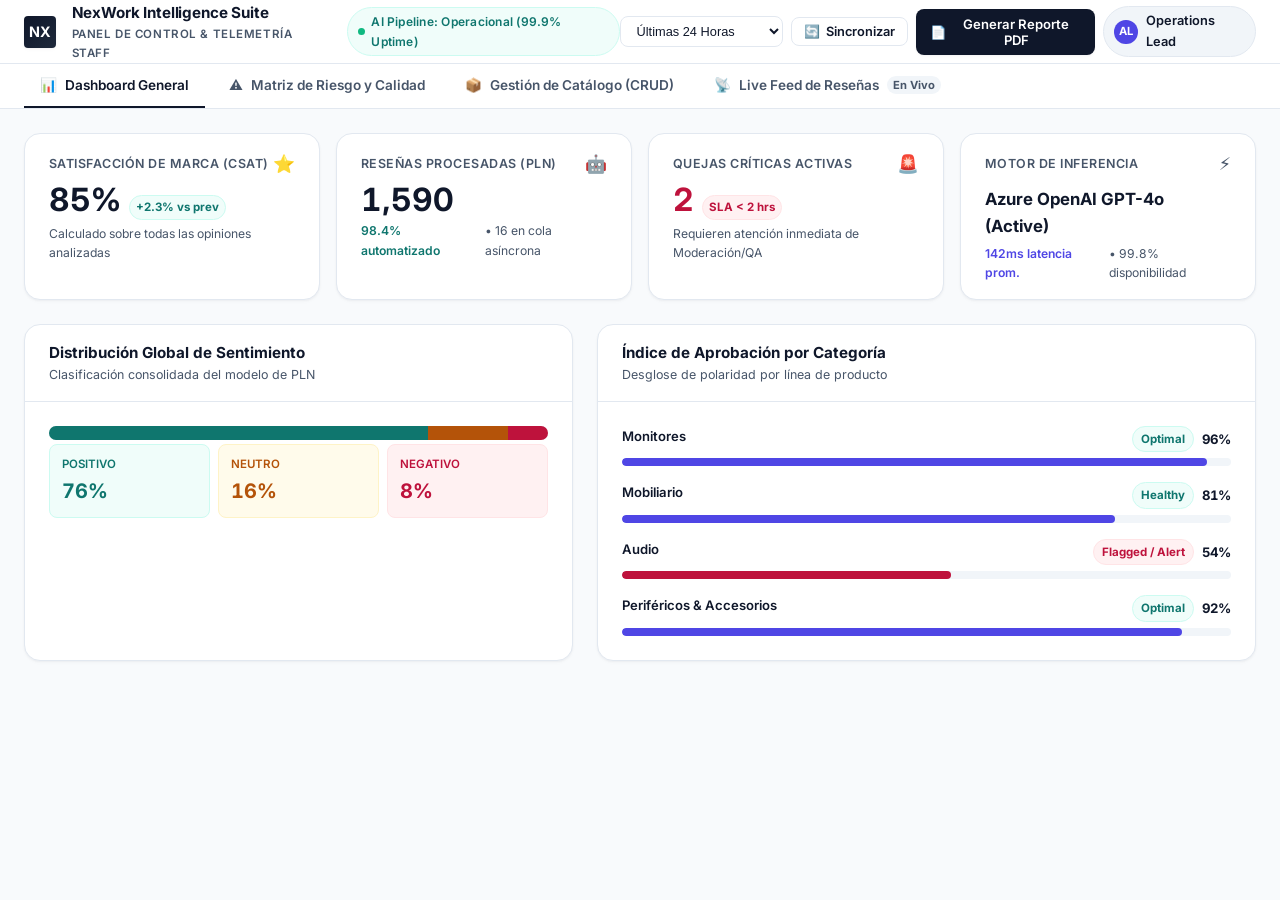
==== staff-frontend/index.html @ 67ecf30d "feat(staff-frontend): implementacion completa del Dashboard Administrativo (RF-03, RF-04, RF-05)" ====
<!DOCTYPE html>
<html lang="es">
<head>
    <meta charset="UTF-8">
    <meta name="viewport" content="width=device-width, initial-scale=1.0">
    <title>NexWork Intelligence Suite // Staff Operations Dashboard</title>
    
    <!-- Google Fonts: Plus Jakarta Sans & Inter -->
    <link rel="preconnect" href="https://fonts.googleapis.com">
    <link rel="preconnect" href="https://fonts.gstatic.com" crossorigin>
    <link href="https://fonts.googleapis.com/css2?family=Inter:wght@400;500;600;700&family=Plus+Jakarta+Sans:wght@500;600;700;800&display=swap" rel="stylesheet">
    
    <!-- Design System Compartido & Estilos de Staff Dashboard -->
    <link rel="stylesheet" href="../user-frontend/css/design-system.css">
    <link rel="stylesheet" href="css/staff-dashboard.css">
    <link rel="stylesheet" href="css/print-report.css">
</head>
<body class="dashboard-app">

    <!-- Header Corporativo y Telemetría -->
    <header class="app-header">
        <div class="brand-section">
            <div class="brand-logo-icon">NX</div>
            <div class="brand-title-wrap">
                <span class="brand-title">NexWork Intelligence Suite</span>
                <span class="brand-subtitle">Panel de Control & Telemetría Staff</span>
            </div>
            <div class="system-status-pill">
                <span class="pulse-dot"></span>
                <span>AI Pipeline: Operacional (99.9% Uptime)</span>
            </div>
        </div>

        <div class="header-actions">
            <select id="timeRangeSelect" class="date-select-control" aria-label="Rango de Tiempo">
                <option value="24h">Últimas 24 Horas</option>
                <option value="7d">Últimos 7 Días</option>
                <option value="30d">Últimos 30 Días</option>
                <option value="q3">Q3 2026 Acumulado</option>
            </select>

            <button id="btnSyncTelemetry" class="btn-icon-action" title="Sincronizar telemetría">
                <span>🔄</span> Sincronizar
            </button>

            <button id="btnGenerateReport" class="btn-primary-action">
                <span>📄</span> Generar Reporte PDF
            </button>

            <div class="user-profile-badge">
                <div class="user-avatar-mini">AL</div>
                <span>Operations Lead</span>
            </div>
        </div>
    </header>

    <!-- Barra de Pestañas de Navegación -->
    <nav class="tab-navigation-bar" aria-label="Navegación del Dashboard">
        <button class="nav-tab-btn active" data-tab="dashboard">
            <span>📊</span> Dashboard General
        </button>
        <button class="nav-tab-btn" data-tab="matrix">
            <span>⚠️</span> Matriz de Riesgo y Calidad
        </button>
        <button class="nav-tab-btn" data-tab="catalog">
            <span>📦</span> Gestión de Catálogo (CRUD)
        </button>
        <button class="nav-tab-btn" data-tab="feed">
            <span>📡</span> Live Feed de Reseñas
            <span class="tab-badge">En Vivo</span>
        </button>
    </nav>

    <!-- Contenido Principal -->
    <main class="dashboard-main-content">

        <!-- ================= VISTA 1: DASHBOARD GENERAL (RF-03) ================= -->
        <section id="view-dashboard" class="tab-view-section active">
            
            <!-- Resumen de KPIs Clave -->
            <div class="kpi-cards-grid">
                <!-- KPI 1: Satisfacción Global -->
                <div class="kpi-card">
                    <div class="kpi-header">
                        <span class="kpi-label">Satisfacción de Marca (CSAT)</span>
                        <span class="kpi-icon">⭐</span>
                    </div>
                    <div class="kpi-value-row">
                        <span id="kpiSatisfactionVal" class="kpi-main-number tabular-nums">88%</span>
                        <span id="kpiSatisfactionDelta" class="kpi-delta-tag positive">+2.3% vs prev</span>
                    </div>
                    <div class="kpi-footer-meta">
                        <span>Calculado sobre todas las opiniones analizadas</span>
                    </div>
                </div>

                <!-- KPI 2: Reseñas Procesadas por IA -->
                <div class="kpi-card">
                    <div class="kpi-header">
                        <span class="kpi-label">Reseñas Procesadas (PLN)</span>
                        <span class="kpi-icon">🤖</span>
                    </div>
                    <div class="kpi-value-row">
                        <span id="kpiTotalReviewsVal" class="kpi-main-number tabular-nums">1,248</span>
                    </div>
                    <div class="kpi-footer-meta">
                        <span style="color: var(--color-sentiment-pos); font-weight: 600;">98.4% automatizado</span>
                        <span>• 16 en cola asíncrona</span>
                    </div>
                </div>

                <!-- KPI 3: Quejas Críticas / Alertas de Soporte -->
                <div class="kpi-card">
                    <div class="kpi-header">
                        <span class="kpi-label">Quejas Críticas Activas</span>
                        <span class="kpi-icon">🚨</span>
                    </div>
                    <div class="kpi-value-row">
                        <span id="kpiCriticalCountVal" class="kpi-main-number tabular-nums" style="color: var(--color-sentiment-neg);">2</span>
                        <span class="kpi-delta-tag negative">SLA &lt; 2 hrs</span>
                    </div>
                    <div class="kpi-footer-meta">
                        <span>Requieren atención inmediata de Moderación/QA</span>
                    </div>
                </div>

                <!-- KPI 4: Estado del Motor de IA -->
                <div class="kpi-card">
                    <div class="kpi-header">
                        <span class="kpi-label">Motor de Inferencia</span>
                        <span class="kpi-icon">⚡</span>
                    </div>
                    <div class="kpi-value-row" style="margin-top: 4px;">
                        <span id="kpiEngineStatusVal" style="font-size: 1.05rem; font-weight: 700; color: var(--color-primary);">Azure OpenAI GPT-4o</span>
                    </div>
                    <div class="kpi-footer-meta">
                        <span id="kpiEngineLatencyVal" style="color: var(--color-accent-indigo); font-weight: 600;">142ms latencia prom.</span>
                        <span>• 99.8% disponibilidad</span>
                    </div>
                </div>
            </div>

            <!-- Gráficos de Polaridad y Comparativa por Departamentos -->
            <div class="analytics-two-columns">
                <!-- Gráfico 1: Distribución Global de Sentimientos -->
                <div class="dashboard-panel-card">
                    <div class="panel-header">
                        <div>
                            <h2 class="panel-title">Distribución Global de Sentimiento</h2>
                            <p class="panel-subtitle">Clasificación consolidada del modelo de PLN</p>
                        </div>
                    </div>
                    <div class="panel-body">
                        <div id="sentimentDistChart"></div>
                    </div>
                </div>

                <!-- Gráfico 2: Desempeño por Departamento -->
                <div class="dashboard-panel-card">
                    <div class="panel-header">
                        <div>
                            <h2 class="panel-title">Índice de Aprobación por Categoría</h2>
                            <p class="panel-subtitle">Desglose de polaridad por línea de producto</p>
                        </div>
                    </div>
                    <div class="panel-body">
                        <div id="departmentBarsContainer" class="dept-list"></div>
                    </div>
                </div>
            </div>

        </section>


        <!-- ================= VISTA 2: MATRIZ DE RIESGO Y CALIDAD (RF-03) ================= -->
        <section id="view-matrix" class="tab-view-section">
            <div class="dashboard-panel-card">
                <div class="panel-header">
                    <div>
                        <h2 class="panel-title">⚠️ Matriz de Riesgo y Detección de Quejas Críticas</h2>
                        <p class="panel-subtitle">Identificación temprana de fallas de producto analizadas por Inteligencia Artificial</p>
                    </div>
                    <div>
                        <select id="categoryFilterSelect" class="date-select-control" aria-label="Filtrar por Categoría">
                            <option value="all">Todas las Categorías</option>
                            <option value="Monitores">Monitores</option>
                            <option value="Mobiliario">Mobiliario</option>
                            <option value="Audio">Audio (Alertas Activas)</option>
                            <option value="Periféricos">Periféricos</option>
                            <option value="Accesorios">Accesorios</option>
                        </select>
                    </div>
                </div>
                <div class="table-responsive-wrap">
                    <table class="data-table-custom">
                        <thead>
                            <tr>
                                <th>SKU</th>
                                <th>Producto</th>
                                <th>Categoría</th>
                                <th>Score & Polaridad</th>
                                <th>Nivel de Riesgo</th>
                                <th>Causa Raíz Detectada por PLN</th>
                                <th>Acción Inmediata</th>
                            </tr>
                        </thead>
                        <tbody id="sentimentMatrixTableBody">
                            <!-- Inyectado dinámicamente -->
                        </tbody>
                    </table>
                </div>
            </div>
        </section>


        <!-- ================= VISTA 3: GESTIÓN DE CATÁLOGO CRUD (RF-05) ================= -->
        <section id="view-catalog" class="tab-view-section">
            <div class="dashboard-panel-card">
                <div class="panel-header">
                    <div>
                        <h2 class="panel-title">📦 Catálogo de Productos e Inventario</h2>
                        <p class="panel-subtitle">Gestión operativa de productos, descripciones y disponibilidad en plataforma</p>
                    </div>
                    <div>
                        <button id="btnOpenAddProduct" class="btn-primary-action">
                            <span>➕</span> Agregar Nuevo Producto
                        </button>
                    </div>
                </div>
                <div class="table-responsive-wrap">
                    <table class="data-table-custom">
                        <thead>
                            <tr>
                                <th>SKU</th>
                                <th>Información del Producto</th>
                                <th>Categoría</th>
                                <th>Precio Base</th>
                                <th>Estado Operativo</th>
                                <th>Acciones</th>
                            </tr>
                        </thead>
                        <tbody id="productsCrudTableBody">
                            <!-- Inyectado dinámicamente -->
                        </tbody>
                    </table>
                </div>
            </div>
        </section>


        <!-- ================= VISTA 4: LIVE FEED DE RESEÑAS (RF-03) ================= -->
        <section id="view-feed" class="tab-view-section">
            <div class="dashboard-panel-card">
                <div class="panel-header">
                    <div>
                        <h2 class="panel-title">📡 Live Feed de Ingesta & Clasificación de Reseñas</h2>
                        <p class="panel-subtitle">Flujo en tiempo real con sanitización de PII y etiquetas de polaridad asignadas</p>
                    </div>
                    <div style="display: flex; gap: 8px;">
                        <input type="text" id="feedSearchInput" class="date-select-control" placeholder="🔍 Buscar palabras clave o SKU..." style="width: 240px;">
                        <select id="feedSentimentFilter" class="date-select-control" aria-label="Filtrar Sentimiento">
                            <option value="all">Todos los Sentimientos</option>
                            <option value="negative">🚨 Solo Críticos (Negativos)</option>
                            <option value="neutral">⚠️ Solo Neutros</option>
                            <option value="positive">✓ Solo Positivos</option>
                        </select>
                    </div>
                </div>
                <div class="panel-body">
                    <div id="liveFeedContainer" class="live-feed-list">
                        <!-- Inyectado dinámicamente -->
                    </div>
                </div>
            </div>
        </section>

    </main>

    <!-- ================= MODAL: AGREGAR PRODUCTO (RF-05) ================= -->
    <div id="modalAddProduct" class="modal-backdrop">
        <div class="modal-card-box">
            <div class="modal-header-bar">
                <h3>Agregar Nuevo Producto al Catálogo</h3>
                <button class="btn-close-modal" onclick="StaffApp.closeModal('modalAddProduct')">&times;</button>
            </div>
            <form id="formAddProduct">
                <div class="modal-content-body">
                    <div class="form-group-field">
                        <label for="addSku">Código SKU</label>
                        <input type="text" id="addSku" name="sku" placeholder="Ej. MON-5500" required>
                    </div>
                    <div class="form-group-field">
                        <label for="addName">Nombre del Producto</label>
                        <input type="text" id="addName" name="name" placeholder="Ej. Aura Studio Master III 34\"" required>
                    </div>
                    <div class="form-group-field">
                        <label for="addCategory">Categoría</label>
                        <select id="addCategory" name="category" required>
                            <option value="Monitores">Monitores</option>
                            <option value="Mobiliario">Mobiliario</option>
                            <option value="Audio">Audio</option>
                            <option value="Periféricos">Periféricos</option>
                            <option value="Accesorios">Accesorios</option>
                        </select>
                    </div>
                    <div class="form-group-field">
                        <label for="addPrice">Precio (USD)</label>
                        <input type="text" id="addPrice" name="price" placeholder="Ej. $1,299.00" required>
                    </div>
                    <div class="form-group-field">
                        <label for="addImageUrl">URL de Imagen</label>
                        <input type="url" id="addImageUrl" name="imageUrl" placeholder="https://images.unsplash.com/..." value="https://images.unsplash.com/photo-1527443224154-c4a3942d3acf?w=700&auto=format&fit=crop&q=80">
                    </div>
                    <div class="form-group-field">
                        <label for="addDesc">Descripción Técnica del Producto</label>
                        <textarea id="addDesc" name="desc" rows="3" placeholder="Detalles de especificaciones y materiales..." required></textarea>
                    </div>
                </div>
                <div class="modal-footer-bar">
                    <button type="button" class="btn-icon-action" onclick="StaffApp.closeModal('modalAddProduct')">Cancelar</button>
                    <button type="submit" class="btn-primary-action">Guardar en Catálogo</button>
                </div>
            </form>
        </div>
    </div>

    <!-- ================= MODAL: EDITAR PRODUCTO (RF-05) ================= -->
    <div id="modalEditProduct" class="modal-backdrop">
        <div class="modal-card-box">
            <div class="modal-header-bar">
                <h3>Editar Información de Producto</h3>
                <button class="btn-close-modal" onclick="StaffApp.closeModal('modalEditProduct')">&times;</button>
            </div>
            <form id="formEditProduct">
                <input type="hidden" id="editId" name="editId">
                <div class="modal-content-body">
                    <div class="form-group-field">
                        <label for="editName">Nombre del Producto</label>
                        <input type="text" id="editName" name="editName" required>
                    </div>
                    <div class="form-group-field">
                        <label for="editCategory">Categoría</label>
                        <select id="editCategory" name="editCategory" required>
                            <option value="Monitores">Monitores</option>
                            <option value="Mobiliario">Mobiliario</option>
                            <option value="Audio">Audio</option>
                            <option value="Periféricos">Periféricos</option>
                            <option value="Accesorios">Accesorios</option>
                        </select>
                    </div>
                    <div class="form-group-field">
                        <label for="editPrice">Precio (USD)</label>
                        <input type="text" id="editPrice" name="editPrice" required>
                    </div>
                    <div class="form-group-field">
                        <label for="editImageUrl">URL de Imagen</label>
                        <input type="url" id="editImageUrl" name="editImageUrl" required>
                    </div>
                    <div class="form-group-field">
                        <label for="editDesc">Descripción Técnica</label>
                        <textarea id="editDesc" name="editDesc" rows="3" required></textarea>
                    </div>
                </div>
                <div class="modal-footer-bar">
                    <button type="button" class="btn-icon-action" onclick="StaffApp.closeModal('modalEditProduct')">Cancelar</button>
                    <button type="submit" class="btn-primary-action">Actualizar Cambios</button>
                </div>
            </form>
        </div>
    </div>

    <!-- ================= MODAL: PREVISUALIZACIÓN Y DESCARGA DE REPORTE PDF (RF-04) ================= -->
    <div id="modalReportPreview" class="modal-backdrop">
        <div class="modal-card-box" style="max-width: 800px;">
            <div class="modal-header-bar">
                <h3>Previsualización de Reporte Estadístico Consolidado</h3>
                <button class="btn-close-modal" onclick="StaffApp.closeModal('modalReportPreview')">&times;</button>
            </div>
            <div class="modal-content-body" id="reportPreviewContent">
                <!-- Inyectado dinámicamente por ReportGenerator -->
            </div>
            <div class="modal-footer-bar">
                <button type="button" class="btn-icon-action" onclick="StaffApp.closeModal('modalReportPreview')">Cerrar</button>
                <button id="btnDownloadReportPdf" type="button" class="btn-primary-action">
                    <span>📥</span> Imprimir / Guardar en PDF
                </button>
            </div>
        </div>
    </div>

    <!-- Contenedor de Alertas Toast -->
    <div id="toastContainer" class="toast-alert-container"></div>

    <!-- Scripts de la Aplicación -->
    <script src="js/api.js"></script>
    <script src="js/charts.js"></script>
    <script src="js/reports.js"></script>
    <script src="js/app.js"></script>
</body>
</html>
---- user-frontend/css/design-system.css ----
:root {
    /* Color Palette - Clean SaaS Corporativo */
    --color-primary: #0F172A; /* Slate 900 */
    --color-primary-hover: #1E293B; /* Slate 800 */
    --color-primary-light: #F1F5F9; /* Slate 100 */
    
    /* Semantic Colors */
    --color-success: #0F766E; /* Emerald Text */
    --color-success-bg: #F0FDFA;
    --color-success-border: #CCFBF1;
    
    --color-warning: #B45309; /* Amber Text */
    --color-warning-bg: #FFFBEB;
    --color-warning-border: #FEF3C7;
    
    --color-danger: #BE123C; /* Rose Text */
    --color-danger-bg: #FFF1F2;
    --color-danger-border: #FFE4E6;
    
    /* Neutrals */
    --color-bg: #F8FAFC; /* Slate 50 */
    --color-surface: #FFFFFF;
    --color-text-main: #0F172A;
    --color-text-muted: #475569; /* Slate 600 */
    --color-border: #E2E8F0; /* Slate 200 */
    
    /* Typography */
    --font-family-main: 'Inter', system-ui, -apple-system, sans-serif;
    
    /* Spacing (8pt baseline) */
    --space-xs: 0.25rem; /* 4px */
    --space-sm: 0.5rem;  /* 8px */
    --space-md: 1rem;    /* 16px */
    --space-lg: 1.5rem;  /* 24px */
    --space-xl: 2.5rem;  /* 40px */
    
    /* Borders & Shapes */
    --radius-sm: 0.25rem;
    --radius-md: 0.5rem;
    --radius-lg: 1rem;
    --radius-pill: 9999px;
    
    /* Shadows - Clean & Subtle */
    --shadow-sm: 0px 1px 2px 0px rgba(15, 23, 42, 0.04), 0px 2px 4px 0px rgba(15, 23, 42, 0.02);
    --shadow-md: 0px 8px 24px -4px rgba(15, 23, 42, 0.06), 0px 2px 6px -1px rgba(15, 23, 42, 0.03);
    --shadow-modal: 0px 24px 48px -12px rgba(15, 23, 42, 0.12), 0px 4px 12px 0px rgba(15, 23, 42, 0.04);
    
    /* Transitions */
    --transition-fast: 0.15s ease;
    --transition-normal: 0.3s cubic-bezier(0.16, 1, 0.3, 1);
}

/* Reset & Base Styles */
*, *::before, *::after {
    box-sizing: border-box;
    margin: 0;
    padding: 0;
}

body {
    font-family: var(--font-family-main);
    background-color: var(--color-bg);
    color: var(--color-text-main);
    line-height: 1.6;
    -webkit-font-smoothing: antialiased;
}

a {
    color: inherit;
    text-decoration: none;
}

button {
    font-family: inherit;
    cursor: pointer;
    border: none;
    background: none;
}
---- staff-frontend/css/staff-dashboard.css ----
/* staff-dashboard.css
 * NexWork Intelligence Suite // Staff Operations Dashboard
 * Sistema de diseño: Slate-900 / Slate-50, Emerald / Amber / Rose
 */

:root {
    /* Header & Navigation */
    --header-height: 64px;
    --sidebar-width: 240px;
    
    /* Specific Accent Colors */
    --color-accent-indigo: #4F46E5;
    --color-accent-indigo-light: #EEF2FF;
    --color-accent-indigo-border: #C7D2FE;
    
    --color-sentiment-pos: #0F766E;
    --color-sentiment-pos-bg: #F0FDFA;
    --color-sentiment-pos-border: #CCFBF1;
    
    --color-sentiment-neu: #B45309;
    --color-sentiment-neu-bg: #FFFBEB;
    --color-sentiment-neu-border: #FEF3C7;
    
    --color-sentiment-neg: #BE123C;
    --color-sentiment-neg-bg: #FFF1F2;
    --color-sentiment-neg-border: #FFE4E6;
}

/* Typography & Layout Utilities */
.tabular-nums {
    font-variant-numeric: tabular-nums;
    font-feature-settings: "tnum" 1;
}

.dashboard-app {
    display: flex;
    flex-direction: column;
    min-height: 100vh;
    background-color: var(--color-bg);
}

/* Top App Header */
.app-header {
    height: var(--header-height);
    background-color: rgba(255, 255, 255, 0.95);
    backdrop-filter: blur(12px);
    border-bottom: 1px solid var(--color-border);
    position: sticky;
    top: 0;
    z-index: 100;
    display: flex;
    align-items: center;
    justify-content: space-between;
    padding: 0 var(--space-lg);
}

.brand-section {
    display: flex;
    align-items: center;
    gap: var(--space-md);
}

.brand-logo-icon {
    width: 32px;
    height: 32px;
    background: linear-gradient(135deg, var(--color-primary) 0%, #1E293B 100%);
    border-radius: var(--radius-sm);
    display: flex;
    align-items: center;
    justify-content: center;
    color: #FFFFFF;
    font-weight: 700;
    font-size: 0.9rem;
    box-shadow: var(--shadow-sm);
}

.brand-title-wrap {
    display: flex;
    flex-direction: column;
}

.brand-title {
    font-size: 0.95rem;
    font-weight: 700;
    letter-spacing: -0.01em;
    color: var(--color-primary);
}

.brand-subtitle {
    font-size: 0.72rem;
    font-weight: 600;
    color: var(--color-text-muted);
    text-transform: uppercase;
    letter-spacing: 0.05em;
}

/* System Status Pill */
.system-status-pill {
    display: inline-flex;
    align-items: center;
    gap: 6px;
    padding: 4px 10px;
    border-radius: var(--radius-pill);
    background-color: var(--color-sentiment-pos-bg);
    border: 1px solid var(--color-sentiment-pos-border);
    color: var(--color-sentiment-pos);
    font-size: 0.75rem;
    font-weight: 600;
    letter-spacing: 0.02em;
}

.pulse-dot {
    width: 7px;
    height: 7px;
    border-radius: 50%;
    background-color: #10B981;
    box-shadow: 0 0 0 0 rgba(16, 185, 129, 0.7);
    animation: pulse-green 2s infinite;
}

@keyframes pulse-green {
    0% {
        transform: scale(0.95);
        box-shadow: 0 0 0 0 rgba(16, 185, 129, 0.7);
    }
    70% {
        transform: scale(1);
        box-shadow: 0 0 0 6px rgba(16, 185, 129, 0);
    }
    100% {
        transform: scale(0.95);
        box-shadow: 0 0 0 0 rgba(16, 185, 129, 0);
    }
}

/* Header Action Controls */
.header-actions {
    display: flex;
    align-items: center;
    gap: var(--space-sm);
}

.date-select-control {
    padding: 6px 12px;
    font-size: 0.8rem;
    font-weight: 500;
    color: var(--color-text-main);
    background-color: #FFFFFF;
    border: 1px solid var(--color-border);
    border-radius: var(--radius-md);
    outline: none;
    cursor: pointer;
    transition: var(--transition-fast);
}

.date-select-control:focus {
    border-color: var(--color-accent-indigo);
    box-shadow: 0 0 0 2px rgba(79, 70, 229, 0.15);
}

.btn-icon-action {
    display: inline-flex;
    align-items: center;
    gap: 6px;
    padding: 6px 12px;
    font-size: 0.8rem;
    font-weight: 600;
    color: var(--color-text-main);
    background-color: #FFFFFF;
    border: 1px solid var(--color-border);
    border-radius: var(--radius-md);
    transition: var(--transition-fast);
}

.btn-icon-action:hover {
    background-color: var(--color-primary-light);
    border-color: #CBD5E1;
}

.btn-primary-action {
    display: inline-flex;
    align-items: center;
    gap: 6px;
    padding: 7px 14px;
    font-size: 0.82rem;
    font-weight: 600;
    color: #FFFFFF;
    background-color: var(--color-primary);
    border-radius: var(--radius-md);
    transition: var(--transition-fast);
    box-shadow: var(--shadow-sm);
}

.btn-primary-action:hover {
    background-color: var(--color-primary-hover);
    transform: translateY(-1px);
}

.user-profile-badge {
    display: flex;
    align-items: center;
    gap: 8px;
    padding: 4px 10px;
    background-color: var(--color-primary-light);
    border: 1px solid var(--color-border);
    border-radius: var(--radius-pill);
    font-size: 0.8rem;
    font-weight: 600;
    color: var(--color-primary);
}

.user-avatar-mini {
    width: 24px;
    height: 24px;
    border-radius: 50%;
    background-color: var(--color-accent-indigo);
    color: #FFFFFF;
    display: flex;
    align-items: center;
    justify-content: center;
    font-size: 0.7rem;
    font-weight: 700;
}

/* Tab Navigation Bar */
.tab-navigation-bar {
    background-color: #FFFFFF;
    border-bottom: 1px solid var(--color-border);
    padding: 0 var(--space-lg);
    display: flex;
    gap: var(--space-sm);
}

.nav-tab-btn {
    padding: 12px 16px;
    font-size: 0.85rem;
    font-weight: 600;
    color: var(--color-text-muted);
    border-bottom: 2px solid transparent;
    transition: var(--transition-fast);
    display: inline-flex;
    align-items: center;
    gap: 8px;
}

.nav-tab-btn:hover {
    color: var(--color-primary);
}

.nav-tab-btn.active {
    color: var(--color-primary);
    border-bottom-color: var(--color-primary);
}

.tab-badge {
    padding: 2px 6px;
    border-radius: var(--radius-pill);
    background-color: var(--color-primary-light);
    font-size: 0.7rem;
    font-weight: 700;
}

.nav-tab-btn.active .tab-badge {
    background-color: var(--color-primary);
    color: #FFFFFF;
}

/* Main Dashboard Body Container */
.dashboard-main-content {
    max-width: 1440px;
    margin: 0 auto;
    width: 100%;
    padding: var(--space-lg);
    display: flex;
    flex-direction: column;
    gap: var(--space-lg);
}

/* View Sections */
.tab-view-section {
    display: none;
    flex-direction: column;
    gap: var(--space-lg);
    animation: fadeIn 0.25s ease-out;
}

.tab-view-section.active {
    display: flex;
}

@keyframes fadeIn {
    from { opacity: 0; transform: translateY(4px); }
    to { opacity: 1; transform: translateY(0); }
}

/* KPI Summary Cards Grid */
.kpi-cards-grid {
    display: grid;
    grid-template-columns: repeat(auto-fit, minmax(260px, 1fr));
    gap: var(--space-md);
}

.kpi-card {
    background-color: #FFFFFF;
    border: 1px solid var(--color-border);
    border-radius: var(--radius-lg);
    padding: var(--space-md) var(--space-lg);
    box-shadow: var(--shadow-sm);
    display: flex;
    flex-direction: column;
    gap: var(--space-xs);
    transition: var(--transition-normal);
}

.kpi-card:hover {
    box-shadow: var(--shadow-md);
    border-color: #CBD5E1;
    transform: translateY(-2px);
}

.kpi-header {
    display: flex;
    align-items: center;
    justify-content: space-between;
}

.kpi-label {
    font-size: 0.78rem;
    font-weight: 600;
    text-transform: uppercase;
    letter-spacing: 0.04em;
    color: var(--color-text-muted);
}

.kpi-icon {
    font-size: 1.1rem;
    color: var(--color-text-muted);
}

.kpi-value-row {
    display: flex;
    align-items: baseline;
    gap: var(--space-sm);
}

.kpi-main-number {
    font-size: 2rem;
    font-weight: 700;
    color: var(--color-primary);
    line-height: 1.1;
}

.kpi-delta-tag {
    display: inline-flex;
    align-items: center;
    gap: 2px;
    padding: 2px 6px;
    border-radius: var(--radius-pill);
    font-size: 0.72rem;
    font-weight: 700;
}

.kpi-delta-tag.positive {
    background-color: var(--color-sentiment-pos-bg);
    color: var(--color-sentiment-pos);
    border: 1px solid var(--color-sentiment-pos-border);
}

.kpi-delta-tag.negative {
    background-color: var(--color-sentiment-neg-bg);
    color: var(--color-sentiment-neg);
    border: 1px solid var(--color-sentiment-neg-border);
}

.kpi-footer-meta {
    font-size: 0.76rem;
    color: var(--color-text-muted);
    display: flex;
    align-items: center;
    gap: 6px;
}

/* Two-Column Analytics Layout */
.analytics-two-columns {
    display: grid;
    grid-template-columns: 1fr 1.2fr;
    gap: var(--space-lg);
}

@media (max-width: 980px) {
    .analytics-two-columns {
        grid-template-columns: 1fr;
    }
}

/* Standard Analytical Panel Card */
.dashboard-panel-card {
    background-color: #FFFFFF;
    border: 1px solid var(--color-border);
    border-radius: var(--radius-lg);
    box-shadow: var(--shadow-sm);
    display: flex;
    flex-direction: column;
}

.panel-header {
    padding: var(--space-md) var(--space-lg);
    border-bottom: 1px solid var(--color-border);
    display: flex;
    align-items: center;
    justify-content: space-between;
}

.panel-title {
    font-size: 0.95rem;
    font-weight: 700;
    color: var(--color-primary);
    display: flex;
    align-items: center;
    gap: 8px;
}

.panel-subtitle {
    font-size: 0.78rem;
    color: var(--color-text-muted);
}

.panel-body {
    padding: var(--space-lg);
    display: flex;
    flex-direction: column;
    gap: var(--space-md);
}

/* Sentiment Distribution Meters */
.sentiment-bar-segmented {
    display: flex;
    height: 14px;
    border-radius: var(--radius-pill);
    overflow: hidden;
    background-color: var(--color-border);
}

.sentiment-seg-pos {
    background-color: var(--color-sentiment-pos);
    transition: width 0.5s ease;
}

.sentiment-seg-neu {
    background-color: var(--color-sentiment-neu);
    transition: width 0.5s ease;
}

.sentiment-seg-neg {
    background-color: var(--color-sentiment-neg);
    transition: width 0.5s ease;
}

.sentiment-legend-grid {
    display: grid;
    grid-template-columns: repeat(3, 1fr);
    gap: var(--space-sm);
    margin-top: var(--space-xs);
}

.legend-card {
    padding: 10px 12px;
    border-radius: var(--radius-md);
    display: flex;
    flex-direction: column;
    gap: 2px;
}

.legend-card.pos {
    background-color: var(--color-sentiment-pos-bg);
    border: 1px solid var(--color-sentiment-pos-border);
}

.legend-card.neu {
    background-color: var(--color-sentiment-neu-bg);
    border: 1px solid var(--color-sentiment-neu-border);
}

.legend-card.neg {
    background-color: var(--color-sentiment-neg-bg);
    border: 1px solid var(--color-sentiment-neg-border);
}

.legend-title {
    font-size: 0.72rem;
    font-weight: 600;
    text-transform: uppercase;
}

.legend-card.pos .legend-title { color: var(--color-sentiment-pos); }
.legend-card.neu .legend-title { color: var(--color-sentiment-neu); }
.legend-card.neg .legend-title { color: var(--color-sentiment-neg); }

.legend-value {
    font-size: 1.25rem;
    font-weight: 700;
}

.legend-card.pos .legend-value { color: var(--color-sentiment-pos); }
.legend-card.neu .legend-value { color: var(--color-sentiment-neu); }
.legend-card.neg .legend-value { color: var(--color-sentiment-neg); }

/* Department Breakdown List */
.dept-list {
    display: flex;
    flex-direction: column;
    gap: var(--space-md);
}

.dept-item {
    display: flex;
    flex-direction: column;
    gap: 6px;
}

.dept-item-header {
    display: flex;
    justify-content: space-between;
    font-size: 0.82rem;
    font-weight: 600;
    color: var(--color-primary);
}

.dept-bar-track {
    height: 8px;
    border-radius: var(--radius-pill);
    background-color: var(--color-primary-light);
    overflow: hidden;
}

.dept-bar-fill {
    height: 100%;
    border-radius: var(--radius-pill);
    background-color: var(--color-accent-indigo);
    transition: width 0.5s ease;
}

/* Data Tables */
.table-responsive-wrap {
    overflow-x: auto;
    border-radius: 0 0 var(--radius-lg) var(--radius-lg);
}

.data-table-custom {
    width: 100%;
    border-collapse: collapse;
    text-align: left;
    font-size: 0.82rem;
}

.data-table-custom th {
    background-color: var(--color-primary-light);
    color: var(--color-text-muted);
    font-weight: 600;
    font-size: 0.74rem;
    text-transform: uppercase;
    letter-spacing: 0.04em;
    padding: 10px 16px;
    border-bottom: 1px solid var(--color-border);
}

.data-table-custom td {
    padding: 12px 16px;
    border-bottom: 1px solid var(--color-border);
    color: var(--color-text-main);
    vertical-align: middle;
}

.data-table-custom tbody tr:hover {
    background-color: #F8FAFC;
}

/* Badges & Chips */
.badge-status-pill {
    display: inline-flex;
    align-items: center;
    gap: 4px;
    padding: 3px 8px;
    border-radius: var(--radius-pill);
    font-size: 0.72rem;
    font-weight: 700;
}

.badge-status-pill.positive {
    background-color: var(--color-sentiment-pos-bg);
    color: var(--color-sentiment-pos);
    border: 1px solid var(--color-sentiment-pos-border);
}

.badge-status-pill.neutral {
    background-color: var(--color-sentiment-neu-bg);
    color: var(--color-sentiment-neu);
    border: 1px solid var(--color-sentiment-neu-border);
}

.badge-status-pill.negative {
    background-color: var(--color-sentiment-neg-bg);
    color: var(--color-sentiment-neg);
    border: 1px solid var(--color-sentiment-neg-border);
}

.badge-status-pill.active {
    background-color: #ECFDF5;
    color: #059669;
    border: 1px solid #A7F3D0;
}

.badge-status-pill.inactive {
    background-color: #F1F5F9;
    color: #64748B;
    border: 1px solid #CBD5E1;
}

/* Action Buttons within Tables */
.table-action-btn {
    padding: 4px 10px;
    font-size: 0.75rem;
    font-weight: 600;
    border-radius: var(--radius-sm);
    border: 1px solid var(--color-border);
    background-color: #FFFFFF;
    color: var(--color-primary);
    transition: var(--transition-fast);
}

.table-action-btn:hover {
    background-color: var(--color-primary-light);
    border-color: #CBD5E1;
}

.table-action-btn.danger {
    color: var(--color-sentiment-neg);
    border-color: var(--color-sentiment-neg-border);
    background-color: var(--color-sentiment-neg-bg);
}

.table-action-btn.danger:hover {
    background-color: #FFE4E6;
}

/* Live Stream Feed Cards */
.live-feed-list {
    display: flex;
    flex-direction: column;
    gap: var(--space-md);
}

.feed-card {
    background-color: #FFFFFF;
    border: 1px solid var(--color-border);
    border-radius: var(--radius-md);
    padding: var(--space-md);
    display: flex;
    flex-direction: column;
    gap: var(--space-xs);
    transition: var(--transition-fast);
}

.feed-card:hover {
    border-color: #CBD5E1;
    box-shadow: var(--shadow-sm);
}

.feed-card.highlight-critical {
    border-left: 4px solid var(--color-sentiment-neg);
}

.feed-card-top {
    display: flex;
    align-items: center;
    justify-content: space-between;
}

.feed-user-wrap {
    display: flex;
    align-items: center;
    gap: 8px;
    font-size: 0.8rem;
    font-weight: 600;
    color: var(--color-primary);
}

.feed-product-title {
    font-size: 0.78rem;
    color: var(--color-text-muted);
}

.feed-comment-text {
    font-size: 0.84rem;
    color: var(--color-text-main);
    line-height: 1.45;
}

.feed-tag-pill {
    display: inline-block;
    padding: 2px 6px;
    border-radius: var(--radius-sm);
    background-color: var(--color-primary-light);
    color: var(--color-text-muted);
    font-size: 0.7rem;
    font-weight: 600;
}

/* Modals */
.modal-backdrop {
    position: fixed;
    inset: 0;
    background-color: rgba(15, 23, 42, 0.4);
    backdrop-filter: blur(4px);
    z-index: 1000;
    display: none;
    align-items: center;
    justify-content: center;
    padding: var(--space-md);
}

.modal-backdrop.show {
    display: flex;
}

.modal-card-box {
    background-color: #FFFFFF;
    border-radius: var(--radius-lg);
    box-shadow: var(--shadow-modal);
    max-width: 600px;
    width: 100%;
    max-height: 90vh;
    display: flex;
    flex-direction: column;
    overflow: hidden;
    animation: modalPop 0.2s ease-out;
}

@keyframes modalPop {
    from { transform: scale(0.95); opacity: 0; }
    to { transform: scale(1); opacity: 1; }
}

.modal-header-bar {
    padding: var(--space-md) var(--space-lg);
    border-bottom: 1px solid var(--color-border);
    display: flex;
    align-items: center;
    justify-content: space-between;
}

.modal-header-bar h3 {
    font-size: 1.05rem;
    font-weight: 700;
    color: var(--color-primary);
}

.btn-close-modal {
    font-size: 1.2rem;
    color: var(--color-text-muted);
    padding: 4px;
}

.modal-content-body {
    padding: var(--space-lg);
    overflow-y: auto;
    display: flex;
    flex-direction: column;
    gap: var(--space-md);
}

.modal-footer-bar {
    padding: var(--space-md) var(--space-lg);
    border-top: 1px solid var(--color-border);
    display: flex;
    justify-content: flex-end;
    gap: var(--space-sm);
    background-color: #F8FAFC;
}

/* Forms */
.form-group-field {
    display: flex;
    flex-direction: column;
    gap: 4px;
}

.form-group-field label {
    font-size: 0.78rem;
    font-weight: 600;
    color: var(--color-primary);
}

.form-group-field input,
.form-group-field select,
.form-group-field textarea {
    padding: 8px 12px;
    font-size: 0.82rem;
    border: 1px solid var(--color-border);
    border-radius: var(--radius-md);
    background-color: #FFFFFF;
    outline: none;
    font-family: inherit;
    transition: var(--transition-fast);
}

.form-group-field input:focus,
.form-group-field select:focus,
.form-group-field textarea:focus {
    border-color: var(--color-accent-indigo);
    box-shadow: 0 0 0 2px rgba(79, 70, 229, 0.15);
}

/* Toast Notifications */
.toast-alert-container {
    position: fixed;
    bottom: 24px;
    right: 24px;
    z-index: 2000;
    display: flex;
    flex-direction: column;
    gap: 8px;
}

.toast-alert-item {
    background-color: var(--color-primary);
    color: #FFFFFF;
    padding: 12px 18px;
    border-radius: var(--radius-md);
    box-shadow: var(--shadow-modal);
    font-size: 0.82rem;
    font-weight: 600;
    display: flex;
    align-items: center;
    gap: 8px;
    animation: slideUp 0.3s ease-out;
}

@keyframes slideUp {
    from { transform: translateY(100%); opacity: 0; }
    to { transform: translateY(0); opacity: 1; }
}
---- staff-frontend/css/print-report.css ----
/* print-report.css
 * Estilos para exportación formal e impresión de Reportes Ejecutivos (RF-04)
 */

@media print {
    body {
        background-color: #FFFFFF !important;
        color: #0F172A !important;
        font-family: 'Inter', -apple-system, sans-serif !important;
        padding: 0 !important;
        margin: 0 !important;
    }

    .app-header,
    .tab-navigation-bar,
    .header-actions,
    .btn-primary-action,
    .btn-icon-action,
    .modal-backdrop,
    .toast-alert-container,
    .no-print {
        display: none !important;
    }

    .dashboard-main-content {
        max-width: 100% !important;
        padding: 20px !important;
    }

    .printable-report-container {
        display: block !important;
        page-break-after: avoid;
    }

    .report-print-header {
        border-bottom: 2px solid #0F172A;
        padding-bottom: 12px;
        margin-bottom: 24px;
        display: flex;
        justify-content: space-between;
        align-items: flex-end;
    }

    .report-print-header h1 {
        font-size: 20pt;
        color: #0F172A;
        margin: 0;
    }

    .report-print-header p {
        font-size: 10pt;
        color: #64748B;
        margin: 4px 0 0 0;
    }

    .report-print-meta {
        font-size: 9pt;
        text-align: right;
        color: #475569;
    }

    .report-summary-box {
        background-color: #F8FAFC !important;
        border: 1px solid #E2E8F0 !important;
        border-radius: 8px !important;
        padding: 16px !important;
        margin-bottom: 20px !important;
    }

    .data-table-custom {
        width: 100% !important;
        border: 1px solid #E2E8F0 !important;
    }

    .data-table-custom th {
        background-color: #F1F5F9 !important;
        color: #0F172A !important;
    }

    .data-table-custom td {
        border-bottom: 1px solid #E2E8F0 !important;
    }

    .report-footer-print {
        margin-top: 40px;
        border-top: 1px solid #E2E8F0;
        padding-top: 12px;
        font-size: 8pt;
        color: #94A3B8;
        display: flex;
        justify-content: space-between;
    }
}
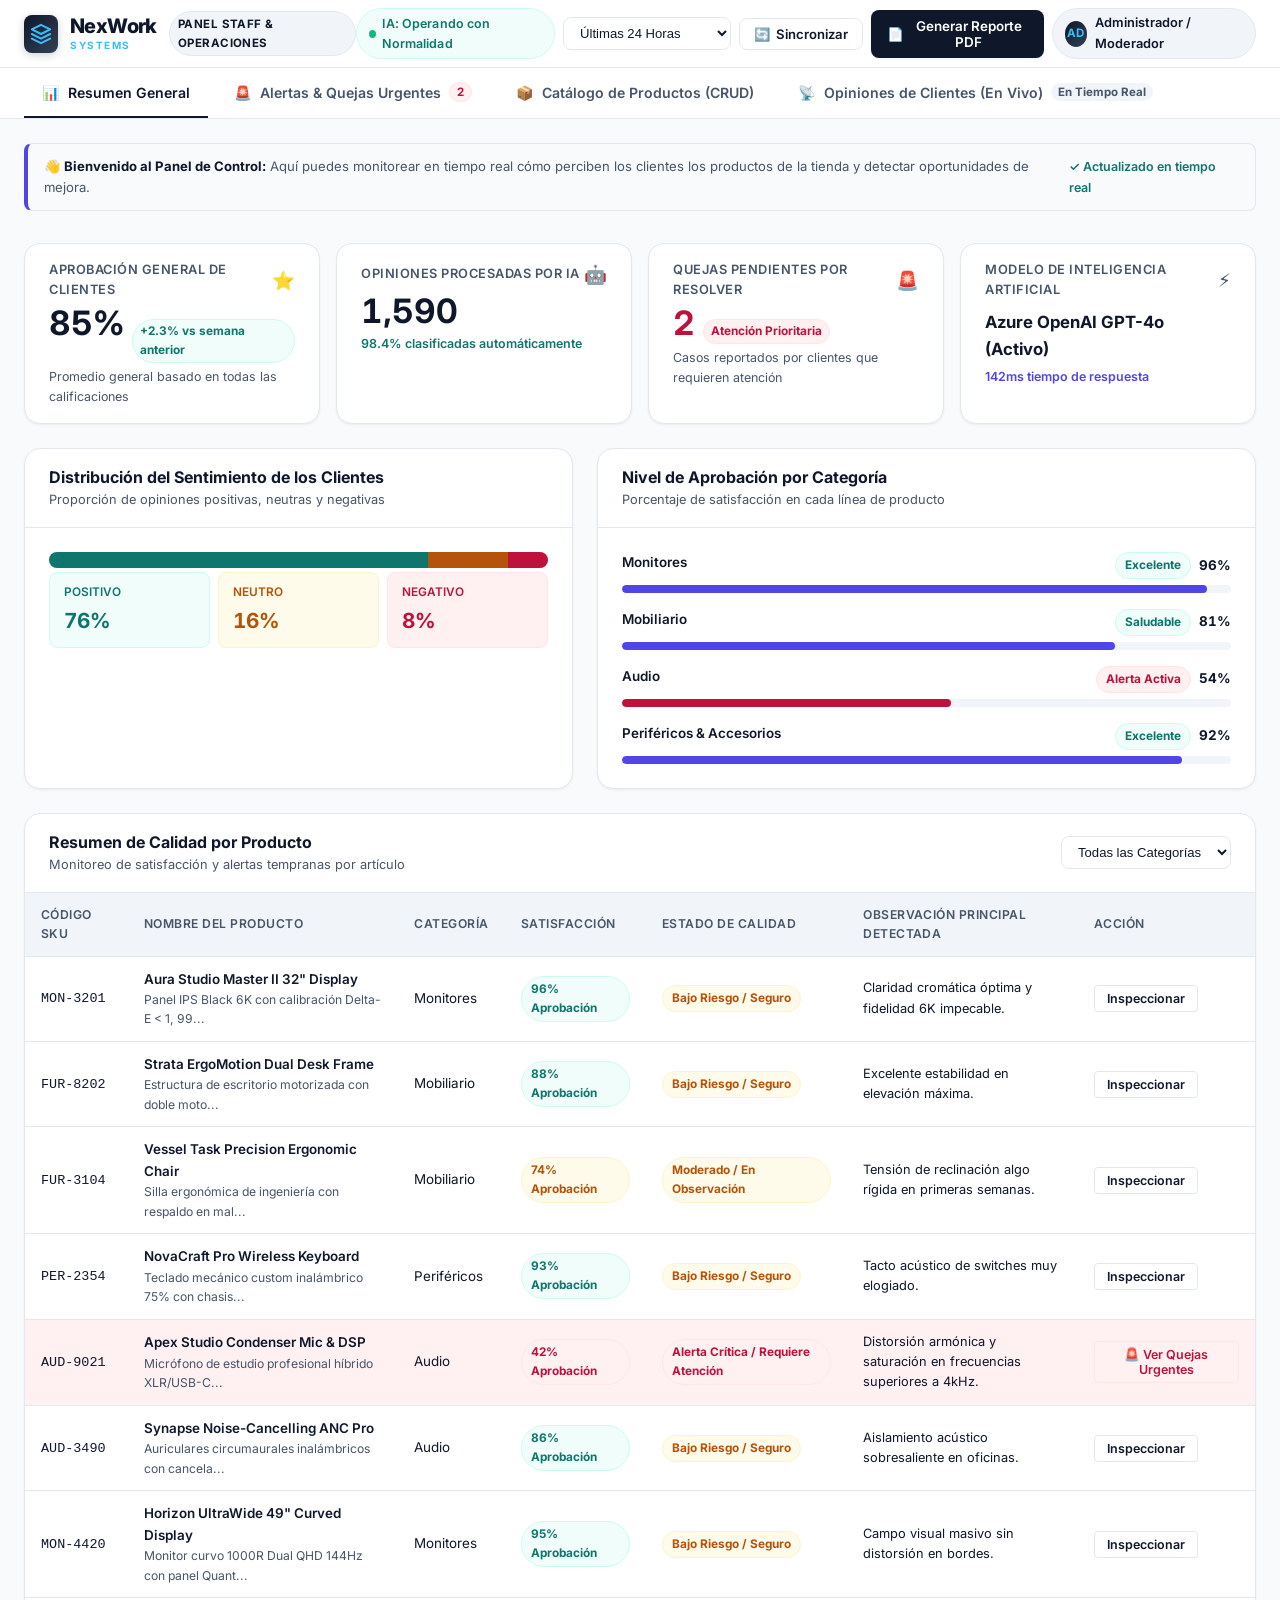
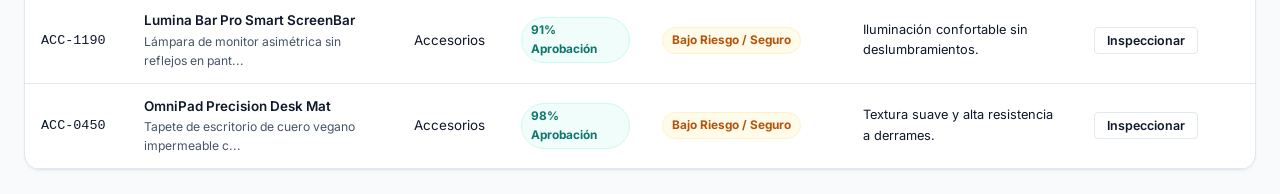
==== commit 253b5436: "fix(staff-frontend): unificar branding NexWork, agregar resolucion de emergencias y accesibilidad UX" ====
--- a/staff-frontend/index.html
+++ b/staff-frontend/index.html
@@ -3,151 +3,167 @@
 <head>
     <meta charset="UTF-8">
     <meta name="viewport" content="width=device-width, initial-scale=1.0">
-    <title>NexWork Intelligence Suite // Staff Operations Dashboard</title>
+    <title>NexWork Systems - Panel de Control & Calidad (Staff)</title>
     
-    <!-- Google Fonts: Plus Jakarta Sans & Inter -->
+    <!-- Google Fonts: Inter -->
     <link rel="preconnect" href="https://fonts.googleapis.com">
     <link rel="preconnect" href="https://fonts.gstatic.com" crossorigin>
-    <link href="https://fonts.googleapis.com/css2?family=Inter:wght@400;500;600;700&family=Plus+Jakarta+Sans:wght@500;600;700;800&display=swap" rel="stylesheet">
+    <link href="https://fonts.googleapis.com/css2?family=Inter:wght@400;500;600;700;800&display=swap" rel="stylesheet">
     
-    <!-- Design System Compartido & Estilos de Staff Dashboard -->
+    <!-- Design System Compartido & Estilos del Dashboard -->
     <link rel="stylesheet" href="../user-frontend/css/design-system.css">
     <link rel="stylesheet" href="css/staff-dashboard.css">
     <link rel="stylesheet" href="css/print-report.css">
 </head>
 <body class="dashboard-app">
 
-    <!-- Header Corporativo y Telemetría -->
+    <!-- Header Corporativo Idéntico a NexWork Systems -->
     <header class="app-header">
-        <div class="brand-section">
-            <div class="brand-logo-icon">NX</div>
-            <div class="brand-title-wrap">
-                <span class="brand-title">NexWork Intelligence Suite</span>
-                <span class="brand-subtitle">Panel de Control & Telemetría Staff</span>
-            </div>
-            <div class="system-status-pill">
+        <div class="logo-area" title="NexWork Systems - Panel Administrativo">
+            <div class="brand-icon">
+                <svg width="22" height="22" viewBox="0 0 24 24" fill="none" stroke="currentColor" stroke-width="2.2" stroke-linecap="round" stroke-linejoin="round">
+                    <polygon points="12 2 2 7 12 12 22 7 12 2"></polygon>
+                    <polyline points="2 17 12 22 22 17"></polyline>
+                    <polyline points="2 12 12 17 22 12"></polyline>
+                </svg>
+            </div>
+            <div class="brand-text">
+                <span class="logo">NexWork</span>
+                <span class="logo-sub">SYSTEMS</span>
+            </div>
+            <span class="staff-tag-badge">Panel Staff & Operaciones</span>
+        </div>
+
+        <div class="header-actions">
+            <div class="system-status-pill" title="La Inteligencia Artificial está procesando reseñas activamente">
                 <span class="pulse-dot"></span>
-                <span>AI Pipeline: Operacional (99.9% Uptime)</span>
-            </div>
-        </div>
-
-        <div class="header-actions">
+                <span>IA: Operando con Normalidad</span>
+            </div>
+
             <select id="timeRangeSelect" class="date-select-control" aria-label="Rango de Tiempo">
                 <option value="24h">Últimas 24 Horas</option>
                 <option value="7d">Últimos 7 Días</option>
                 <option value="30d">Últimos 30 Días</option>
-                <option value="q3">Q3 2026 Acumulado</option>
+                <option value="q3">Año en Curso (2026)</option>
             </select>
 
-            <button id="btnSyncTelemetry" class="btn-icon-action" title="Sincronizar telemetría">
+            <button id="btnSyncTelemetry" class="btn-icon-action" title="Actualizar datos con la tienda">
                 <span>🔄</span> Sincronizar
             </button>
 
-            <button id="btnGenerateReport" class="btn-primary-action">
+            <button id="btnGenerateReport" class="btn-primary-action" title="Descargar reporte para dirección y marketing">
                 <span>📄</span> Generar Reporte PDF
             </button>
 
             <div class="user-profile-badge">
-                <div class="user-avatar-mini">AL</div>
-                <span>Operations Lead</span>
+                <div class="user-avatar-mini">AD</div>
+                <span>Administrador / Moderador</span>
             </div>
         </div>
     </header>
 
-    <!-- Barra de Pestañas de Navegación -->
+    <!-- Barra de Navegación por Pestañas -->
     <nav class="tab-navigation-bar" aria-label="Navegación del Dashboard">
         <button class="nav-tab-btn active" data-tab="dashboard">
-            <span>📊</span> Dashboard General
+            <span>📊</span> Resumen General
         </button>
-        <button class="nav-tab-btn" data-tab="matrix">
-            <span>⚠️</span> Matriz de Riesgo y Calidad
+        <button class="nav-tab-btn" data-tab="alerts">
+            <span>🚨</span> Alertas & Quejas Urgentes
+            <span id="alertBadgeCount" class="tab-badge badge-danger">2</span>
         </button>
         <button class="nav-tab-btn" data-tab="catalog">
-            <span>📦</span> Gestión de Catálogo (CRUD)
+            <span>📦</span> Catálogo de Productos (CRUD)
         </button>
         <button class="nav-tab-btn" data-tab="feed">
-            <span>📡</span> Live Feed de Reseñas
-            <span class="tab-badge">En Vivo</span>
+            <span>📡</span> Opiniones de Clientes (En Vivo)
+            <span class="tab-badge">En Tiempo Real</span>
         </button>
     </nav>
 
     <!-- Contenido Principal -->
     <main class="dashboard-main-content">
 
-        <!-- ================= VISTA 1: DASHBOARD GENERAL (RF-03) ================= -->
+        <!-- ================= VISTA 1: RESUMEN GENERAL (RF-03) ================= -->
         <section id="view-dashboard" class="tab-view-section active">
             
-            <!-- Resumen de KPIs Clave -->
+            <div class="help-guide-banner">
+                <div class="help-guide-text">
+                    👋 <strong>Bienvenido al Panel de Control:</strong> Aquí puedes monitorear en tiempo real cómo perciben los clientes los productos de la tienda y detectar oportunidades de mejora.
+                </div>
+                <div>
+                    <span style="font-size: 0.78rem; font-weight: 600; color: #0F766E;">✓ Actualizado en tiempo real</span>
+                </div>
+            </div>
+
+            <!-- Resumen de Tarjetas Clave -->
             <div class="kpi-cards-grid">
-                <!-- KPI 1: Satisfacción Global -->
+                <!-- KPI 1: Satisfacción de Clientes -->
                 <div class="kpi-card">
                     <div class="kpi-header">
-                        <span class="kpi-label">Satisfacción de Marca (CSAT)</span>
+                        <span class="kpi-label">Aprobación General de Clientes</span>
                         <span class="kpi-icon">⭐</span>
                     </div>
                     <div class="kpi-value-row">
                         <span id="kpiSatisfactionVal" class="kpi-main-number tabular-nums">88%</span>
-                        <span id="kpiSatisfactionDelta" class="kpi-delta-tag positive">+2.3% vs prev</span>
+                        <span id="kpiSatisfactionDelta" class="kpi-delta-tag positive">+2.3% vs semana anterior</span>
                     </div>
                     <div class="kpi-footer-meta">
-                        <span>Calculado sobre todas las opiniones analizadas</span>
-                    </div>
-                </div>
-
-                <!-- KPI 2: Reseñas Procesadas por IA -->
+                        <span>Promedio general basado en todas las calificaciones</span>
+                    </div>
+                </div>
+
+                <!-- KPI 2: Opiniones Analizadas -->
                 <div class="kpi-card">
                     <div class="kpi-header">
-                        <span class="kpi-label">Reseñas Procesadas (PLN)</span>
+                        <span class="kpi-label">Opiniones Procesadas por IA</span>
                         <span class="kpi-icon">🤖</span>
                     </div>
                     <div class="kpi-value-row">
                         <span id="kpiTotalReviewsVal" class="kpi-main-number tabular-nums">1,248</span>
                     </div>
                     <div class="kpi-footer-meta">
-                        <span style="color: var(--color-sentiment-pos); font-weight: 600;">98.4% automatizado</span>
-                        <span>• 16 en cola asíncrona</span>
-                    </div>
-                </div>
-
-                <!-- KPI 3: Quejas Críticas / Alertas de Soporte -->
+                        <span style="color: var(--color-sentiment-pos); font-weight: 600;">98.4% clasificadas automáticamente</span>
+                    </div>
+                </div>
+
+                <!-- KPI 3: Quejas Pendientes de Resolver -->
                 <div class="kpi-card">
                     <div class="kpi-header">
-                        <span class="kpi-label">Quejas Críticas Activas</span>
+                        <span class="kpi-label">Quejas Pendientes por Resolver</span>
                         <span class="kpi-icon">🚨</span>
                     </div>
                     <div class="kpi-value-row">
                         <span id="kpiCriticalCountVal" class="kpi-main-number tabular-nums" style="color: var(--color-sentiment-neg);">2</span>
-                        <span class="kpi-delta-tag negative">SLA &lt; 2 hrs</span>
+                        <span class="kpi-delta-tag negative">Atención Prioritaria</span>
                     </div>
                     <div class="kpi-footer-meta">
-                        <span>Requieren atención inmediata de Moderación/QA</span>
-                    </div>
-                </div>
-
-                <!-- KPI 4: Estado del Motor de IA -->
+                        <span>Casos reportados por clientes que requieren atención</span>
+                    </div>
+                </div>
+
+                <!-- KPI 4: Estado del Sistema de IA -->
                 <div class="kpi-card">
                     <div class="kpi-header">
-                        <span class="kpi-label">Motor de Inferencia</span>
+                        <span class="kpi-label">Modelo de Inteligencia Artificial</span>
                         <span class="kpi-icon">⚡</span>
                     </div>
                     <div class="kpi-value-row" style="margin-top: 4px;">
                         <span id="kpiEngineStatusVal" style="font-size: 1.05rem; font-weight: 700; color: var(--color-primary);">Azure OpenAI GPT-4o</span>
                     </div>
                     <div class="kpi-footer-meta">
-                        <span id="kpiEngineLatencyVal" style="color: var(--color-accent-indigo); font-weight: 600;">142ms latencia prom.</span>
-                        <span>• 99.8% disponibilidad</span>
-                    </div>
-                </div>
-            </div>
-
-            <!-- Gráficos de Polaridad y Comparativa por Departamentos -->
+                        <span id="kpiEngineLatencyVal" style="color: var(--color-accent-indigo); font-weight: 600;">142ms tiempo de respuesta</span>
+                    </div>
+                </div>
+            </div>
+
+            <!-- Gráficos de Sentimiento y Departamentos -->
             <div class="analytics-two-columns">
-                <!-- Gráfico 1: Distribución Global de Sentimientos -->
+                <!-- Gráfico 1: Distribución Global de Sentimiento -->
                 <div class="dashboard-panel-card">
                     <div class="panel-header">
                         <div>
-                            <h2 class="panel-title">Distribución Global de Sentimiento</h2>
-                            <p class="panel-subtitle">Clasificación consolidada del modelo de PLN</p>
+                            <h2 class="panel-title">Distribución del Sentimiento de los Clientes</h2>
+                            <p class="panel-subtitle">Proporción de opiniones positivas, neutras y negativas</p>
                         </div>
                     </div>
                     <div class="panel-body">
@@ -159,8 +175,8 @@
                 <div class="dashboard-panel-card">
                     <div class="panel-header">
                         <div>
-                            <h2 class="panel-title">Índice de Aprobación por Categoría</h2>
-                            <p class="panel-subtitle">Desglose de polaridad por línea de producto</p>
+                            <h2 class="panel-title">Nivel de Aprobación por Categoría</h2>
+                            <p class="panel-subtitle">Porcentaje de satisfacción en cada línea de producto</p>
                         </div>
                     </div>
                     <div class="panel-body">
@@ -169,23 +185,19 @@
                 </div>
             </div>
 
-        </section>
-
-
-        <!-- ================= VISTA 2: MATRIZ DE RIESGO Y CALIDAD (RF-03) ================= -->
-        <section id="view-matrix" class="tab-view-section">
+            <!-- Tabla de Riesgo y Resumen de Productos -->
             <div class="dashboard-panel-card">
                 <div class="panel-header">
                     <div>
-                        <h2 class="panel-title">⚠️ Matriz de Riesgo y Detección de Quejas Críticas</h2>
-                        <p class="panel-subtitle">Identificación temprana de fallas de producto analizadas por Inteligencia Artificial</p>
+                        <h2 class="panel-title">Resumen de Calidad por Producto</h2>
+                        <p class="panel-subtitle">Monitoreo de satisfacción y alertas tempranas por artículo</p>
                     </div>
                     <div>
                         <select id="categoryFilterSelect" class="date-select-control" aria-label="Filtrar por Categoría">
                             <option value="all">Todas las Categorías</option>
                             <option value="Monitores">Monitores</option>
                             <option value="Mobiliario">Mobiliario</option>
-                            <option value="Audio">Audio (Alertas Activas)</option>
+                            <option value="Audio">Audio (Con Alertas)</option>
                             <option value="Periféricos">Periféricos</option>
                             <option value="Accesorios">Accesorios</option>
                         </select>
@@ -195,13 +207,13 @@
                     <table class="data-table-custom">
                         <thead>
                             <tr>
-                                <th>SKU</th>
-                                <th>Producto</th>
+                                <th>Código SKU</th>
+                                <th>Nombre del Producto</th>
                                 <th>Categoría</th>
-                                <th>Score & Polaridad</th>
-                                <th>Nivel de Riesgo</th>
-                                <th>Causa Raíz Detectada por PLN</th>
-                                <th>Acción Inmediata</th>
+                                <th>Satisfacción</th>
+                                <th>Estado de Calidad</th>
+                                <th>Observación Principal Detectada</th>
+                                <th>Acción</th>
                             </tr>
                         </thead>
                         <tbody id="sentimentMatrixTableBody">
@@ -210,6 +222,32 @@
                     </table>
                 </div>
             </div>
+
+        </section>
+
+
+        <!-- ================= VISTA 2: SEGUIMIENTO DE ALERTAS Y EMERGENCIAS (OFICIAL) ================= -->
+        <section id="view-alerts" class="tab-view-section">
+            <div class="dashboard-panel-card">
+                <div class="panel-header">
+                    <div>
+                        <h2 class="panel-title">🚨 Bandeja de Alertas Críticas y Quejas de Clientes</h2>
+                        <p class="panel-subtitle">Notificaciones automáticas generadas por la IA cuando se detectan fallas o clientes insatisfechos</p>
+                    </div>
+                    <div>
+                        <select id="alertsStatusFilter" class="date-select-control" aria-label="Filtrar Estado de Alertas">
+                            <option value="unresolved">Pendientes por Resolver (Urgentes)</option>
+                            <option value="resolved">Casos ya Atendidos / Archivados</option>
+                            <option value="all">Todas las Quejas</option>
+                        </select>
+                    </div>
+                </div>
+                <div class="panel-body">
+                    <div id="alertsListContainer" class="live-feed-list">
+                        <!-- Inyectado dinámicamente con opciones de Resolver Queja, Notificar Slack o Pausar Producto -->
+                    </div>
+                </div>
+            </div>
         </section>
 
 
@@ -218,8 +256,8 @@
             <div class="dashboard-panel-card">
                 <div class="panel-header">
                     <div>
-                        <h2 class="panel-title">📦 Catálogo de Productos e Inventario</h2>
-                        <p class="panel-subtitle">Gestión operativa de productos, descripciones y disponibilidad en plataforma</p>
+                        <h2 class="panel-title">📦 Catálogo de Productos de NexWork Systems</h2>
+                        <p class="panel-subtitle">Agrega nuevos artículos, edita precios o pausa productos temporalmente si presentan fallas</p>
                     </div>
                     <div>
                         <button id="btnOpenAddProduct" class="btn-primary-action">
@@ -231,11 +269,11 @@
                     <table class="data-table-custom">
                         <thead>
                             <tr>
-                                <th>SKU</th>
-                                <th>Información del Producto</th>
+                                <th>Código SKU</th>
+                                <th>Producto</th>
                                 <th>Categoría</th>
-                                <th>Precio Base</th>
-                                <th>Estado Operativo</th>
+                                <th>Precio (USD)</th>
+                                <th>Disponibilidad en Tienda</th>
                                 <th>Acciones</th>
                             </tr>
                         </thead>
@@ -248,21 +286,21 @@
         </section>
 
 
-        <!-- ================= VISTA 4: LIVE FEED DE RESEÑAS (RF-03) ================= -->
+        <!-- ================= VISTA 4: OPINIONES EN VIVO (RF-03) ================= -->
         <section id="view-feed" class="tab-view-section">
             <div class="dashboard-panel-card">
                 <div class="panel-header">
                     <div>
-                        <h2 class="panel-title">📡 Live Feed de Ingesta & Clasificación de Reseñas</h2>
-                        <p class="panel-subtitle">Flujo en tiempo real con sanitización de PII y etiquetas de polaridad asignadas</p>
+                        <h2 class="panel-title">📡 Flujo de Opiniones de Clientes en Tiempo Real</h2>
+                        <p class="panel-subtitle">Entrada continua de reseñas con datos personales protegidos (PII Masking)</p>
                     </div>
                     <div style="display: flex; gap: 8px;">
-                        <input type="text" id="feedSearchInput" class="date-select-control" placeholder="🔍 Buscar palabras clave o SKU..." style="width: 240px;">
+                        <input type="text" id="feedSearchInput" class="date-select-control" placeholder="🔍 Buscar por palabra o producto..." style="width: 250px;">
                         <select id="feedSentimentFilter" class="date-select-control" aria-label="Filtrar Sentimiento">
                             <option value="all">Todos los Sentimientos</option>
-                            <option value="negative">🚨 Solo Críticos (Negativos)</option>
-                            <option value="neutral">⚠️ Solo Neutros</option>
-                            <option value="positive">✓ Solo Positivos</option>
+                            <option value="negative">🚨 Solo Quejas Críticas</option>
+                            <option value="neutral">⚠️ Solo Neutras</option>
+                            <option value="positive">✓ Solo Positivas</option>
                         </select>
                     </div>
                 </div>
@@ -286,12 +324,12 @@
             <form id="formAddProduct">
                 <div class="modal-content-body">
                     <div class="form-group-field">
-                        <label for="addSku">Código SKU</label>
+                        <label for="addSku">Código SKU del Producto</label>
                         <input type="text" id="addSku" name="sku" placeholder="Ej. MON-5500" required>
                     </div>
                     <div class="form-group-field">
-                        <label for="addName">Nombre del Producto</label>
-                        <input type="text" id="addName" name="name" placeholder="Ej. Aura Studio Master III 34\"" required>
+                        <label for="addName">Nombre Comercial</label>
+                        <input type="text" id="addName" name="name" placeholder="Ej. Aura UltraScreen 4K Pro" required>
                     </div>
                     <div class="form-group-field">
                         <label for="addCategory">Categoría</label>
@@ -304,21 +342,21 @@
                         </select>
                     </div>
                     <div class="form-group-field">
-                        <label for="addPrice">Precio (USD)</label>
-                        <input type="text" id="addPrice" name="price" placeholder="Ej. $1,299.00" required>
-                    </div>
-                    <div class="form-group-field">
-                        <label for="addImageUrl">URL de Imagen</label>
+                        <label for="addPrice">Precio de Venta ($ USD)</label>
+                        <input type="text" id="addPrice" name="price" placeholder="Ej. $899.00" required>
+                    </div>
+                    <div class="form-group-field">
+                        <label for="addImageUrl">Enlace de Imagen</label>
                         <input type="url" id="addImageUrl" name="imageUrl" placeholder="https://images.unsplash.com/..." value="https://images.unsplash.com/photo-1527443224154-c4a3942d3acf?w=700&auto=format&fit=crop&q=80">
                     </div>
                     <div class="form-group-field">
-                        <label for="addDesc">Descripción Técnica del Producto</label>
-                        <textarea id="addDesc" name="desc" rows="3" placeholder="Detalles de especificaciones y materiales..." required></textarea>
+                        <label for="addDesc">Descripción y Especificaciones</label>
+                        <textarea id="addDesc" name="desc" rows="3" placeholder="Describe los materiales, dimensiones y características principales..." required></textarea>
                     </div>
                 </div>
                 <div class="modal-footer-bar">
                     <button type="button" class="btn-icon-action" onclick="StaffApp.closeModal('modalAddProduct')">Cancelar</button>
-                    <button type="submit" class="btn-primary-action">Guardar en Catálogo</button>
+                    <button type="submit" class="btn-primary-action">Guardar Producto</button>
                 </div>
             </form>
         </div>
@@ -335,7 +373,7 @@
                 <input type="hidden" id="editId" name="editId">
                 <div class="modal-content-body">
                     <div class="form-group-field">
-                        <label for="editName">Nombre del Producto</label>
+                        <label for="editName">Nombre Comercial</label>
                         <input type="text" id="editName" name="editName" required>
                     </div>
                     <div class="form-group-field">
@@ -349,21 +387,21 @@
                         </select>
                     </div>
                     <div class="form-group-field">
-                        <label for="editPrice">Precio (USD)</label>
+                        <label for="editPrice">Precio de Venta ($ USD)</label>
                         <input type="text" id="editPrice" name="editPrice" required>
                     </div>
                     <div class="form-group-field">
-                        <label for="editImageUrl">URL de Imagen</label>
+                        <label for="editImageUrl">Enlace de Imagen</label>
                         <input type="url" id="editImageUrl" name="editImageUrl" required>
                     </div>
                     <div class="form-group-field">
-                        <label for="editDesc">Descripción Técnica</label>
+                        <label for="editDesc">Descripción y Especificaciones</label>
                         <textarea id="editDesc" name="editDesc" rows="3" required></textarea>
                     </div>
                 </div>
                 <div class="modal-footer-bar">
                     <button type="button" class="btn-icon-action" onclick="StaffApp.closeModal('modalEditProduct')">Cancelar</button>
-                    <button type="submit" class="btn-primary-action">Actualizar Cambios</button>
+                    <button type="submit" class="btn-primary-action">Guardar Cambios</button>
                 </div>
             </form>
         </div>
@@ -373,7 +411,7 @@
     <div id="modalReportPreview" class="modal-backdrop">
         <div class="modal-card-box" style="max-width: 800px;">
             <div class="modal-header-bar">
-                <h3>Previsualización de Reporte Estadístico Consolidado</h3>
+                <h3>Reporte Estadístico de Satisfacción y Calidad</h3>
                 <button class="btn-close-modal" onclick="StaffApp.closeModal('modalReportPreview')">&times;</button>
             </div>
             <div class="modal-content-body" id="reportPreviewContent">
@@ -382,7 +420,7 @@
             <div class="modal-footer-bar">
                 <button type="button" class="btn-icon-action" onclick="StaffApp.closeModal('modalReportPreview')">Cerrar</button>
                 <button id="btnDownloadReportPdf" type="button" class="btn-primary-action">
-                    <span>📥</span> Imprimir / Guardar en PDF
+                    <span>📥</span> Imprimir / Descargar en PDF
                 </button>
             </div>
         </div>
--- a/staff-frontend/css/staff-dashboard.css
+++ b/staff-frontend/css/staff-dashboard.css
@@ -1,12 +1,11 @@
 /* staff-dashboard.css
- * NexWork Intelligence Suite // Staff Operations Dashboard
+ * NexWork Systems - Panel de Control & Telemetría Staff
  * Sistema de diseño: Slate-900 / Slate-50, Emerald / Amber / Rose
  */
 
 :root {
-    /* Header & Navigation */
-    --header-height: 64px;
-    --sidebar-width: 240px;
+    /* Header & Dimensions */
+    --header-height: 68px;
     
     /* Specific Accent Colors */
     --color-accent-indigo: #4F46E5;
@@ -39,11 +38,11 @@
     background-color: var(--color-bg);
 }
 
-/* Top App Header */
+/* Top App Header (Idéntico a NexWork Systems) */
 .app-header {
-    height: var(--header-height);
     background-color: rgba(255, 255, 255, 0.95);
     backdrop-filter: blur(12px);
+    -webkit-backdrop-filter: blur(12px);
     border-bottom: 1px solid var(--color-border);
     position: sticky;
     top: 0;
@@ -52,46 +51,58 @@
     align-items: center;
     justify-content: space-between;
     padding: 0 var(--space-lg);
-}
-
-.brand-section {
-    display: flex;
-    align-items: center;
-    gap: var(--space-md);
-}
-
-.brand-logo-icon {
-    width: 32px;
-    height: 32px;
-    background: linear-gradient(135deg, var(--color-primary) 0%, #1E293B 100%);
-    border-radius: var(--radius-sm);
+    height: var(--header-height);
+}
+
+.logo-area {
+    display: flex;
+    align-items: center;
+    gap: 12px;
+    text-decoration: none;
+}
+
+.brand-icon {
+    width: 38px;
+    height: 38px;
+    border-radius: var(--radius-md);
+    background: linear-gradient(135deg, #0f172a 0%, #334155 100%);
+    color: #38bdf8;
     display: flex;
     align-items: center;
     justify-content: center;
-    color: #FFFFFF;
+    box-shadow: 0 2px 8px rgba(15, 23, 42, 0.2);
+}
+
+.brand-text {
+    display: flex;
+    flex-direction: column;
+}
+
+.logo {
+    font-size: 1.25rem;
+    font-weight: 800;
+    letter-spacing: -0.03em;
+    color: var(--color-primary);
+    line-height: 1.1;
+}
+
+.logo-sub {
+    font-size: 0.625rem;
     font-weight: 700;
-    font-size: 0.9rem;
-    box-shadow: var(--shadow-sm);
-}
-
-.brand-title-wrap {
-    display: flex;
-    flex-direction: column;
-}
-
-.brand-title {
-    font-size: 0.95rem;
+    letter-spacing: 0.15em;
+    color: #38bdf8;
+}
+
+.staff-tag-badge {
+    padding: 3px 8px;
+    border-radius: var(--radius-pill);
+    background-color: var(--color-primary-light);
+    border: 1px solid var(--color-border);
+    color: var(--color-primary);
+    font-size: 0.72rem;
     font-weight: 700;
-    letter-spacing: -0.01em;
-    color: var(--color-primary);
-}
-
-.brand-subtitle {
-    font-size: 0.72rem;
-    font-weight: 600;
-    color: var(--color-text-muted);
     text-transform: uppercase;
-    letter-spacing: 0.05em;
+    letter-spacing: 0.04em;
 }
 
 /* System Status Pill */
@@ -99,19 +110,19 @@
     display: inline-flex;
     align-items: center;
     gap: 6px;
-    padding: 4px 10px;
+    padding: 5px 12px;
     border-radius: var(--radius-pill);
     background-color: var(--color-sentiment-pos-bg);
     border: 1px solid var(--color-sentiment-pos-border);
     color: var(--color-sentiment-pos);
-    font-size: 0.75rem;
-    font-weight: 600;
-    letter-spacing: 0.02em;
+    font-size: 0.78rem;
+    font-weight: 600;
+    letter-spacing: 0.01em;
 }
 
 .pulse-dot {
-    width: 7px;
-    height: 7px;
+    width: 8px;
+    height: 8px;
     border-radius: 50%;
     background-color: #10B981;
     box-shadow: 0 0 0 0 rgba(16, 185, 129, 0.7);
@@ -141,8 +152,8 @@
 }
 
 .date-select-control {
-    padding: 6px 12px;
-    font-size: 0.8rem;
+    padding: 7px 12px;
+    font-size: 0.82rem;
     font-weight: 500;
     color: var(--color-text-main);
     background-color: #FFFFFF;
@@ -162,8 +173,8 @@
     display: inline-flex;
     align-items: center;
     gap: 6px;
-    padding: 6px 12px;
-    font-size: 0.8rem;
+    padding: 7px 14px;
+    font-size: 0.82rem;
     font-weight: 600;
     color: var(--color-text-main);
     background-color: #FFFFFF;
@@ -181,8 +192,8 @@
     display: inline-flex;
     align-items: center;
     gap: 6px;
-    padding: 7px 14px;
-    font-size: 0.82rem;
+    padding: 8px 16px;
+    font-size: 0.84rem;
     font-weight: 600;
     color: #FFFFFF;
     background-color: var(--color-primary);
@@ -200,7 +211,7 @@
     display: flex;
     align-items: center;
     gap: 8px;
-    padding: 4px 10px;
+    padding: 4px 12px;
     background-color: var(--color-primary-light);
     border: 1px solid var(--color-border);
     border-radius: var(--radius-pill);
@@ -210,15 +221,15 @@
 }
 
 .user-avatar-mini {
-    width: 24px;
-    height: 24px;
+    width: 26px;
+    height: 26px;
     border-radius: 50%;
-    background-color: var(--color-accent-indigo);
-    color: #FFFFFF;
+    background: linear-gradient(135deg, #0f172a 0%, #334155 100%);
+    color: #38bdf8;
     display: flex;
     align-items: center;
     justify-content: center;
-    font-size: 0.7rem;
+    font-size: 0.72rem;
     font-weight: 700;
 }
 
@@ -232,8 +243,8 @@
 }
 
 .nav-tab-btn {
-    padding: 12px 16px;
-    font-size: 0.85rem;
+    padding: 14px 18px;
+    font-size: 0.88rem;
     font-weight: 600;
     color: var(--color-text-muted);
     border-bottom: 2px solid transparent;
@@ -253,16 +264,41 @@
 }
 
 .tab-badge {
-    padding: 2px 6px;
+    padding: 2px 7px;
     border-radius: var(--radius-pill);
     background-color: var(--color-primary-light);
-    font-size: 0.7rem;
+    font-size: 0.72rem;
     font-weight: 700;
 }
 
-.nav-tab-btn.active .tab-badge {
+.tab-badge.badge-danger {
+    background-color: var(--color-sentiment-neg-bg);
+    color: var(--color-sentiment-neg);
+    border: 1px solid var(--color-sentiment-neg-border);
+}
+
+.nav-tab-btn.active .tab-badge:not(.badge-danger) {
     background-color: var(--color-primary);
     color: #FFFFFF;
+}
+
+/* Accessibility Help Banner */
+.help-guide-banner {
+    background-color: #F8FAFC;
+    border: 1px solid var(--color-border);
+    border-left: 4px solid var(--color-accent-indigo);
+    border-radius: var(--radius-md);
+    padding: 12px 16px;
+    display: flex;
+    align-items: center;
+    justify-content: space-between;
+    font-size: 0.82rem;
+    color: var(--color-text-muted);
+    margin-bottom: var(--space-sm);
+}
+
+.help-guide-text strong {
+    color: var(--color-primary);
 }
 
 /* Main Dashboard Body Container */
@@ -325,7 +361,7 @@
 }
 
 .kpi-label {
-    font-size: 0.78rem;
+    font-size: 0.8rem;
     font-weight: 600;
     text-transform: uppercase;
     letter-spacing: 0.04em;
@@ -333,7 +369,7 @@
 }
 
 .kpi-icon {
-    font-size: 1.1rem;
+    font-size: 1.15rem;
     color: var(--color-text-muted);
 }
 
@@ -344,7 +380,7 @@
 }
 
 .kpi-main-number {
-    font-size: 2rem;
+    font-size: 2.1rem;
     font-weight: 700;
     color: var(--color-primary);
     line-height: 1.1;
@@ -354,9 +390,9 @@
     display: inline-flex;
     align-items: center;
     gap: 2px;
-    padding: 2px 6px;
+    padding: 2px 7px;
     border-radius: var(--radius-pill);
-    font-size: 0.72rem;
+    font-size: 0.74rem;
     font-weight: 700;
 }
 
@@ -373,7 +409,7 @@
 }
 
 .kpi-footer-meta {
-    font-size: 0.76rem;
+    font-size: 0.78rem;
     color: var(--color-text-muted);
     display: flex;
     align-items: center;
@@ -412,7 +448,7 @@
 }
 
 .panel-title {
-    font-size: 0.95rem;
+    font-size: 1rem;
     font-weight: 700;
     color: var(--color-primary);
     display: flex;
@@ -421,7 +457,7 @@
 }
 
 .panel-subtitle {
-    font-size: 0.78rem;
+    font-size: 0.8rem;
     color: var(--color-text-muted);
 }
 
@@ -435,7 +471,7 @@
 /* Sentiment Distribution Meters */
 .sentiment-bar-segmented {
     display: flex;
-    height: 14px;
+    height: 16px;
     border-radius: var(--radius-pill);
     overflow: hidden;
     background-color: var(--color-border);
@@ -464,7 +500,7 @@
 }
 
 .legend-card {
-    padding: 10px 12px;
+    padding: 10px 14px;
     border-radius: var(--radius-md);
     display: flex;
     flex-direction: column;
@@ -487,7 +523,7 @@
 }
 
 .legend-title {
-    font-size: 0.72rem;
+    font-size: 0.74rem;
     font-weight: 600;
     text-transform: uppercase;
 }
@@ -497,7 +533,7 @@
 .legend-card.neg .legend-title { color: var(--color-sentiment-neg); }
 
 .legend-value {
-    font-size: 1.25rem;
+    font-size: 1.3rem;
     font-weight: 700;
 }
 
@@ -521,7 +557,7 @@
 .dept-item-header {
     display: flex;
     justify-content: space-between;
-    font-size: 0.82rem;
+    font-size: 0.84rem;
     font-weight: 600;
     color: var(--color-primary);
 }
@@ -550,17 +586,17 @@
     width: 100%;
     border-collapse: collapse;
     text-align: left;
-    font-size: 0.82rem;
+    font-size: 0.84rem;
 }
 
 .data-table-custom th {
     background-color: var(--color-primary-light);
     color: var(--color-text-muted);
     font-weight: 600;
-    font-size: 0.74rem;
+    font-size: 0.76rem;
     text-transform: uppercase;
     letter-spacing: 0.04em;
-    padding: 10px 16px;
+    padding: 12px 16px;
     border-bottom: 1px solid var(--color-border);
 }
 
@@ -580,9 +616,9 @@
     display: inline-flex;
     align-items: center;
     gap: 4px;
-    padding: 3px 8px;
+    padding: 3px 9px;
     border-radius: var(--radius-pill);
-    font-size: 0.72rem;
+    font-size: 0.74rem;
     font-weight: 700;
 }
 
@@ -616,16 +652,25 @@
     border: 1px solid #CBD5E1;
 }
 
+.badge-status-pill.resolved {
+    background-color: #F1F5F9;
+    color: #475569;
+    border: 1px solid #CBD5E1;
+}
+
 /* Action Buttons within Tables */
 .table-action-btn {
-    padding: 4px 10px;
-    font-size: 0.75rem;
+    padding: 5px 12px;
+    font-size: 0.78rem;
     font-weight: 600;
     border-radius: var(--radius-sm);
     border: 1px solid var(--color-border);
     background-color: #FFFFFF;
     color: var(--color-primary);
     transition: var(--transition-fast);
+    display: inline-flex;
+    align-items: center;
+    gap: 4px;
 }
 
 .table-action-btn:hover {
@@ -641,6 +686,16 @@
 
 .table-action-btn.danger:hover {
     background-color: #FFE4E6;
+}
+
+.table-action-btn.success {
+    color: var(--color-sentiment-pos);
+    border-color: var(--color-sentiment-pos-border);
+    background-color: var(--color-sentiment-pos-bg);
+}
+
+.table-action-btn.success:hover {
+    background-color: #CCFBF1;
 }
 
 /* Live Stream Feed Cards */
@@ -670,6 +725,12 @@
     border-left: 4px solid var(--color-sentiment-neg);
 }
 
+.feed-card.card-resolved {
+    opacity: 0.75;
+    background-color: #FAFAFA;
+    border-left: 4px solid #10B981;
+}
+
 .feed-card-top {
     display: flex;
     align-items: center;
@@ -680,29 +741,29 @@
     display: flex;
     align-items: center;
     gap: 8px;
+    font-size: 0.82rem;
+    font-weight: 600;
+    color: var(--color-primary);
+}
+
+.feed-product-title {
     font-size: 0.8rem;
-    font-weight: 600;
-    color: var(--color-primary);
-}
-
-.feed-product-title {
-    font-size: 0.78rem;
     color: var(--color-text-muted);
 }
 
 .feed-comment-text {
-    font-size: 0.84rem;
+    font-size: 0.86rem;
     color: var(--color-text-main);
-    line-height: 1.45;
+    line-height: 1.5;
 }
 
 .feed-tag-pill {
     display: inline-block;
-    padding: 2px 6px;
+    padding: 2px 7px;
     border-radius: var(--radius-sm);
     background-color: var(--color-primary-light);
     color: var(--color-text-muted);
-    font-size: 0.7rem;
+    font-size: 0.72rem;
     font-weight: 600;
 }
 
@@ -727,7 +788,7 @@
     background-color: #FFFFFF;
     border-radius: var(--radius-lg);
     box-shadow: var(--shadow-modal);
-    max-width: 600px;
+    max-width: 620px;
     width: 100%;
     max-height: 90vh;
     display: flex;
@@ -756,7 +817,7 @@
 }
 
 .btn-close-modal {
-    font-size: 1.2rem;
+    font-size: 1.3rem;
     color: var(--color-text-muted);
     padding: 4px;
 }
@@ -786,7 +847,7 @@
 }
 
 .form-group-field label {
-    font-size: 0.78rem;
+    font-size: 0.8rem;
     font-weight: 600;
     color: var(--color-primary);
 }
@@ -795,7 +856,7 @@
 .form-group-field select,
 .form-group-field textarea {
     padding: 8px 12px;
-    font-size: 0.82rem;
+    font-size: 0.84rem;
     border: 1px solid var(--color-border);
     border-radius: var(--radius-md);
     background-color: #FFFFFF;
@@ -828,7 +889,7 @@
     padding: 12px 18px;
     border-radius: var(--radius-md);
     box-shadow: var(--shadow-modal);
-    font-size: 0.82rem;
+    font-size: 0.84rem;
     font-weight: 600;
     display: flex;
     align-items: center;
